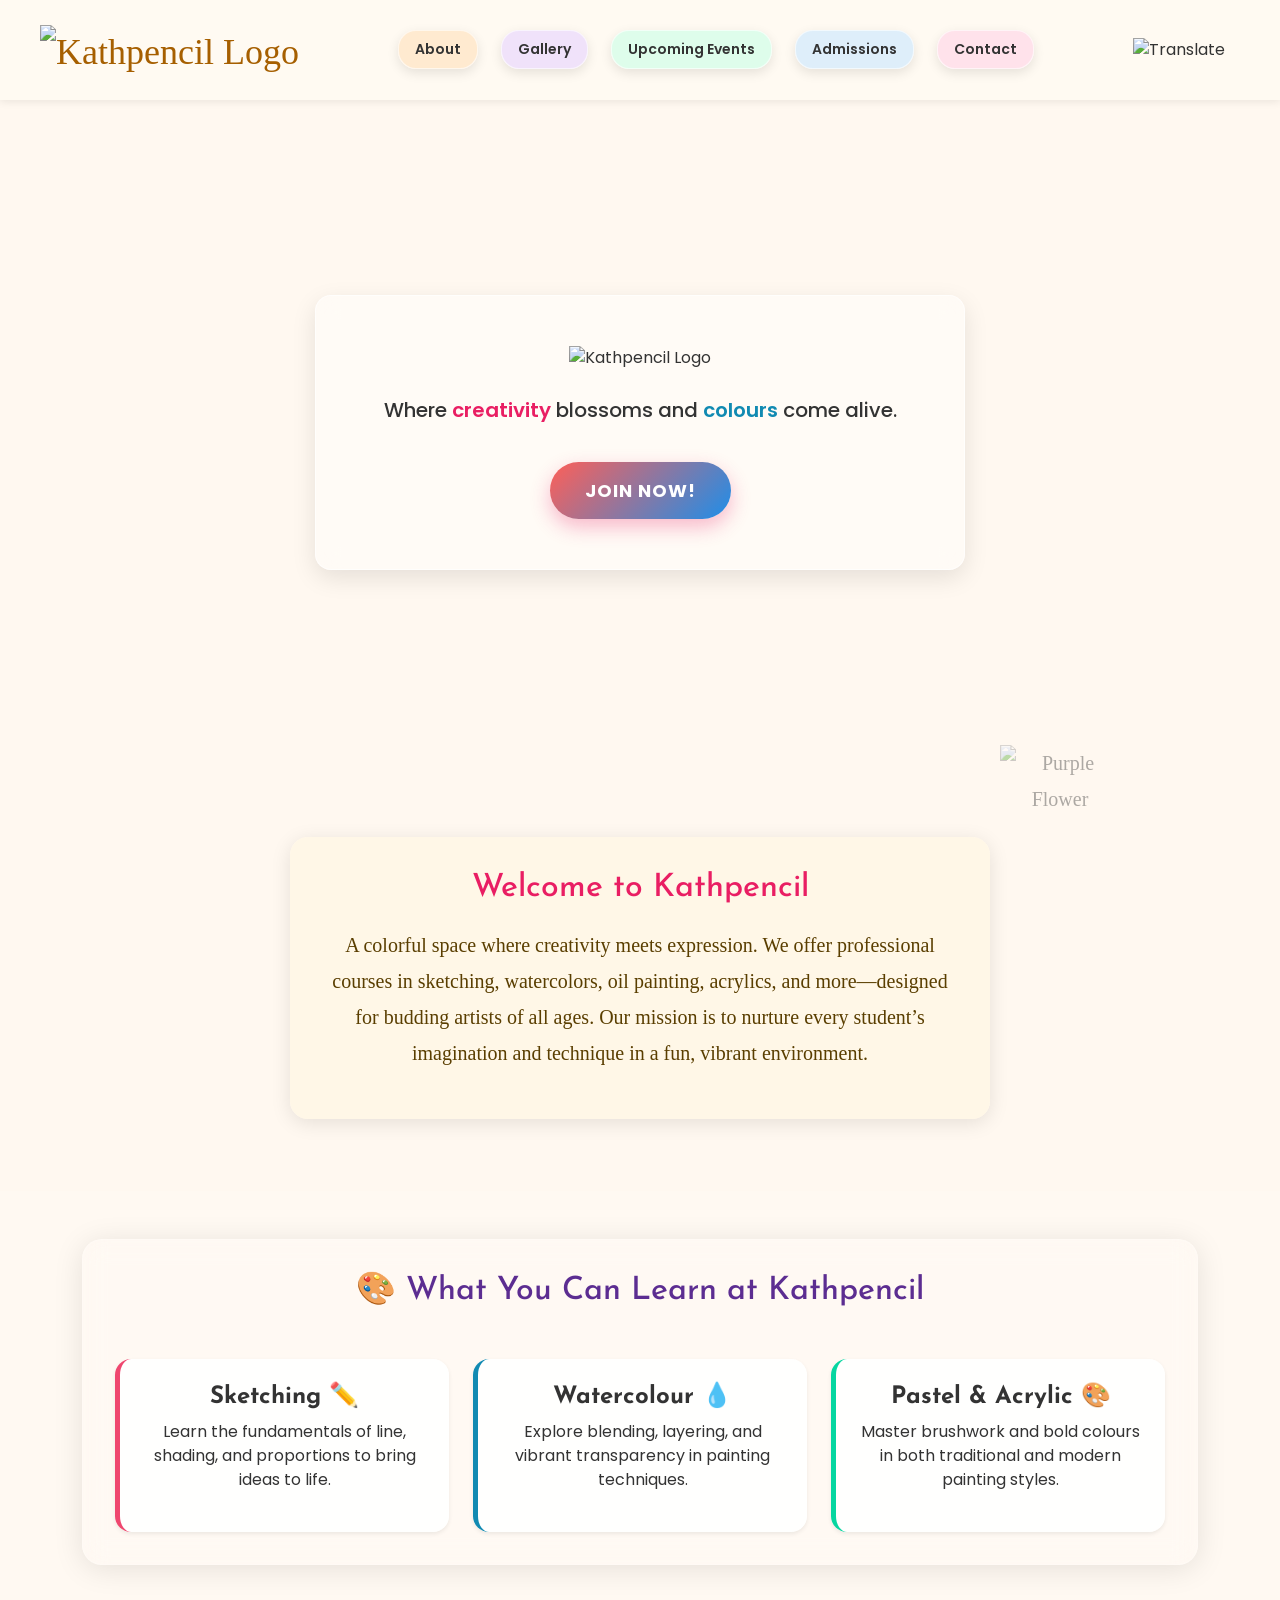
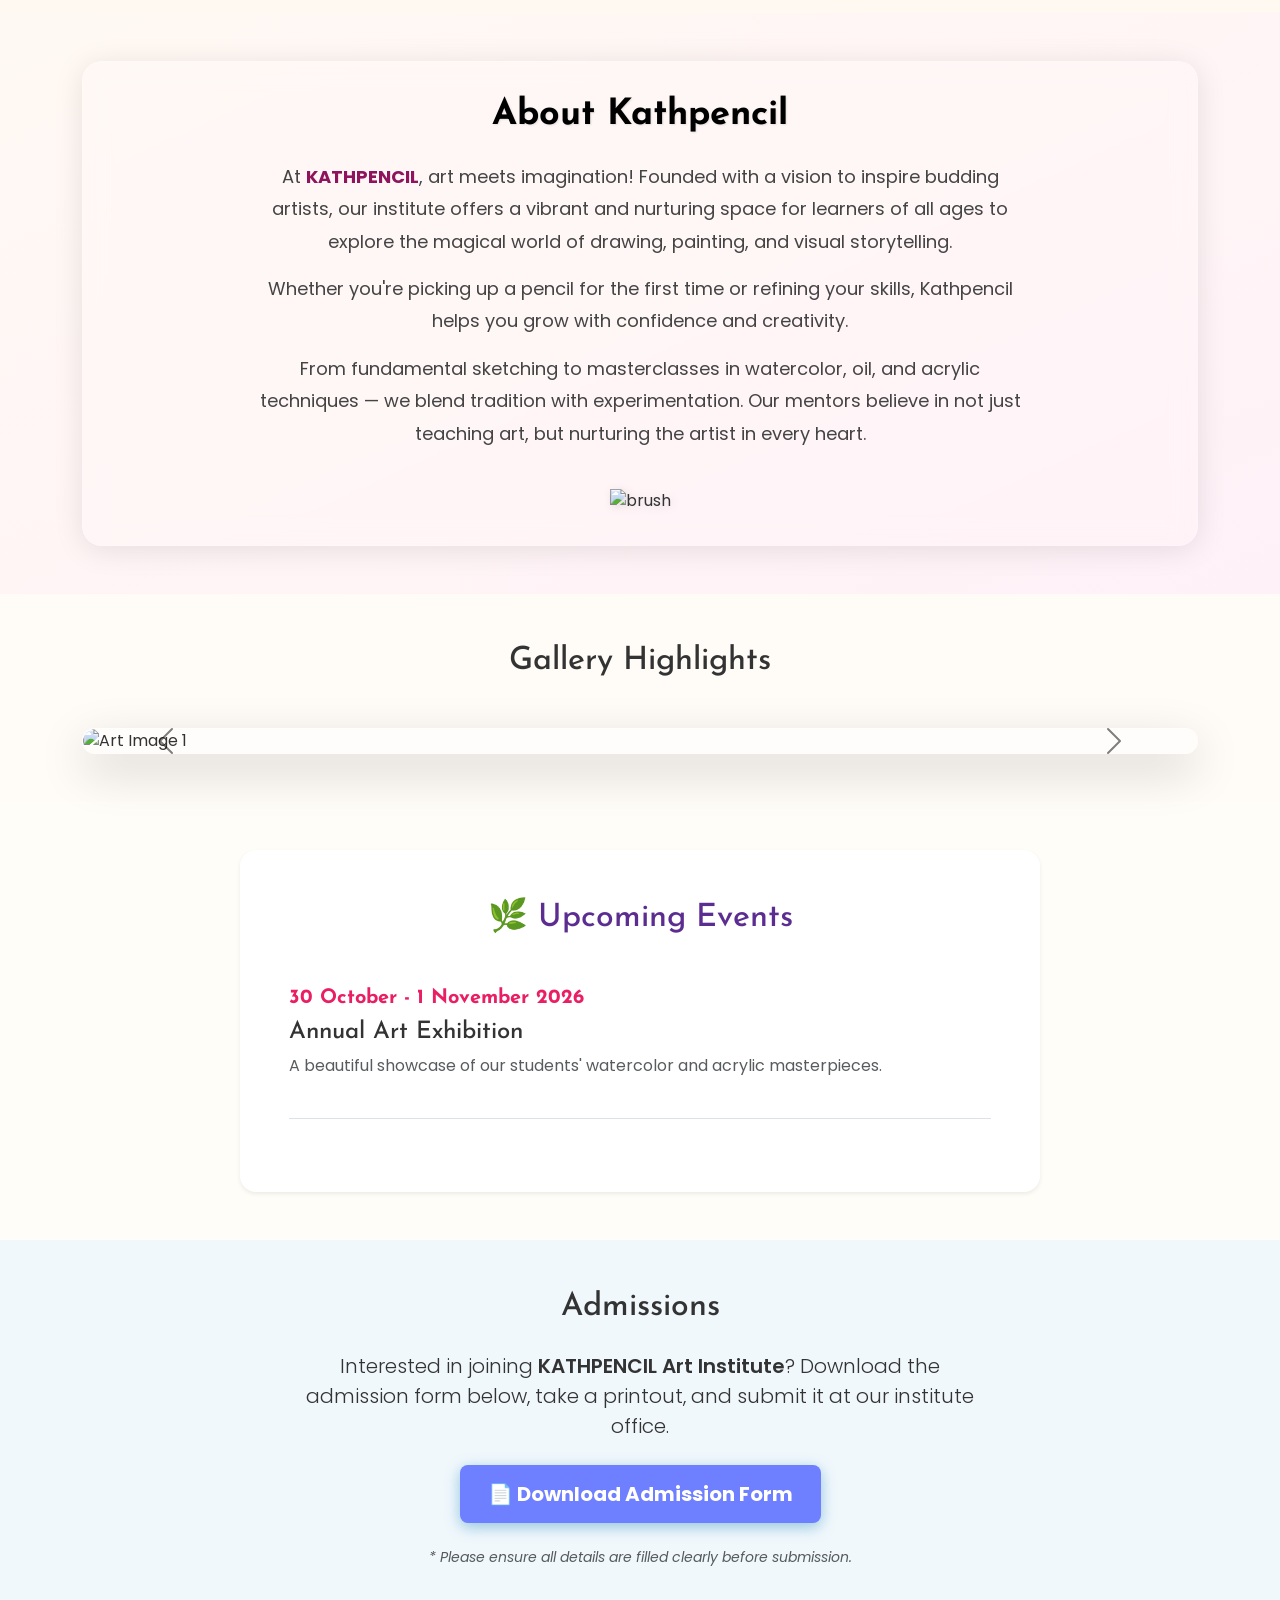
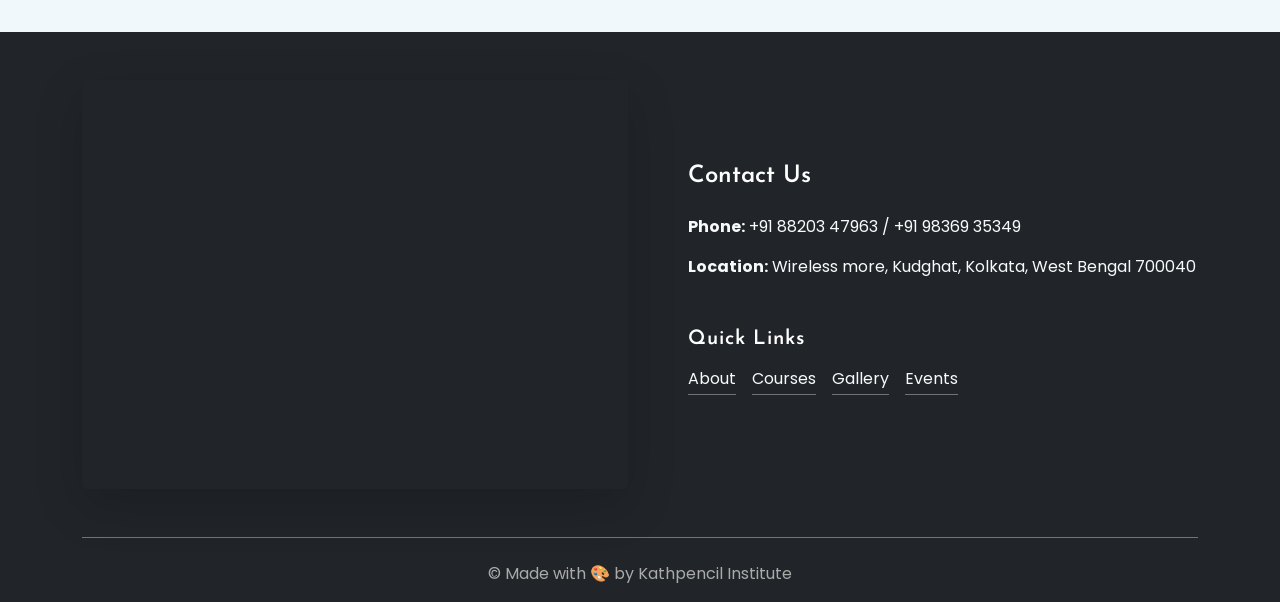
==== index.html @ a4102c9f "Add files via upload" ====
<!DOCTYPE html>
<html lang="en">

<head>
  <meta charset="UTF-8" />
  <meta name="viewport" content="width=device-width, initial-scale=1.0" />
  <meta name="google" content="notranslate">

  <!-- Consolidated and Cleaned Fonts -->
  <link href="https://fonts.googleapis.com/css2?family=Josefin+Sans:wght@400;600&family=Poppins:wght@400;500;600;700&family=Quicksand:wght@400;600&display=swap" rel="stylesheet">

  <title>KATHPENCIL Art Institute</title>
  
  <!-- Website Icon -->
  <link rel="icon" type="image/png" href="assets/logo.png">

  <link href="https://cdn.jsdelivr.net/npm/bootstrap@5.3.0/dist/css/bootstrap.min.css" rel="stylesheet">
  <link rel="stylesheet" href="style.css" />
</head>

<body>

  <!-- Pure CSS Floating Petals -->
  <div class="petals-container">
    <div class="petal"></div>
    <div class="petal"></div>
    <div class="petal"></div>
    <div class="petal"></div>
    <div class="petal"></div>
    <div class="petal"></div>
    <div class="petal"></div>
    <div class="petal"></div>
    <div class="petal"></div>
    <div class="petal"></div>
  </div>

  <!-- Responsive Bootstrap Header/Navbar -->
  <nav id="mainHeader" class="navbar navbar-expand-lg fixed-top py-3">
    <div class="container-fluid px-4">
      <a class="navbar-brand logo" href="index.html">
        <img src="assets/justlogo.png" alt="Kathpencil Logo" style="height: 50px; width: auto;">
      </a>

      <div class="d-flex align-items-center order-lg-3">
        <!-- Translate Icon -->
        <div style="position: relative; margin-right: 15px;">
          <img src="assets/Google_Translate_Icon.png" alt="Translate" style="width: 30px; cursor: pointer;"
            onclick="toggleTranslateDropdown()" />
          <div id="google_translate_element"
            style="display: none; position: absolute; top: 40px; right: 0; background: white; padding: 10px; border-radius: 8px; box-shadow: 0 4px 15px rgba(0,0,0,0.1);">
          </div>
        </div>

        <!-- Hamburger Menu Toggle -->
        <button class="navbar-toggler" type="button" data-bs-toggle="collapse" data-bs-target="#navbarNav"
          aria-controls="navbarNav" aria-expanded="false" aria-label="Toggle navigation">
          <span class="navbar-toggler-icon"></span>
        </button>
      </div>

      <div class="collapse navbar-collapse justify-content-center order-lg-2" id="navbarNav">
        <div class="navbar-nav gap-2 mt-3 mt-lg-0">
          <a href="#about" class="nav-item nav-btn peach">About</a>
          <a href="#gallery" class="nav-item nav-btn lavender">Gallery</a>
          <a href="#events" class="nav-item nav-btn mint">Upcoming Events</a>
          <a href="#admissions" class="nav-item nav-btn sky">Admissions</a>
          <a href="#footer" class="nav-item nav-btn rose">Contact</a>
        </div>
      </div>
    </div>
  </nav>

  <section class="hero">
    <div class="hero-text" data-aos="fade-up"
      style="background: rgba(255, 255, 255, 0.4); backdrop-filter: blur(12px); -webkit-backdrop-filter: blur(12px); border: 1px solid rgba(255, 255, 255, 0.6); padding: 50px; border-radius: 16px; box-shadow: 0 8px 25px rgba(0,0,0,0.1); max-width: 650px; position: relative; z-index: 2;">
      <div class="hero-logo mb-4">
        <img src="assets/logoname.png" alt="Kathpencil Logo" style="max-width: 100%; height: 100px;">
      </div>
      <p class="tagline">
      <h5 style="font-family: 'Poppins', sans-serif; line-height: 1.6;">Where <span class="glow"
          style="color:#e91e63; font-weight:600;">creativity</span> blossoms and <span class="glow"
          style="color:#118ab2; font-weight:600;">colours</span> come alive.</h5>
      </p>
      <a href="#admissions" class="cta-button mt-3">Join Now!</a>
    </div>
  </section>

  <section class="welcome" style="position: relative; z-index: 2;">
    <img src="purple-flower.png" alt="Purple Flower" class="floating-flower"
      style="position: absolute; top: -20px; right: -30px; width: 120px; opacity: 0.4; z-index: 1; pointer-events: none;"
      data-aos="zoom-in" />
    <div class="tagline-box position-relative" style="z-index: 2;">
      <h3>Welcome to Kathpencil</h3>
      <p>
        A colorful space where creativity meets expression. We offer professional courses in sketching,
        watercolors, oil painting, acrylics, and more—designed for budding artists of all ages.
        Our mission is to nurture every student’s imagination and technique in a fun, vibrant environment.
      </p>
    </div>
  </section>

  <section id="courses" class="py-5" style="background: #fff9f2; overflow-x: hidden;">
    <div class="container text-center">
      <div class="frosted-box">
        <h2 class="mb-5" style="color: #5c2d91;">
          🎨 What You Can Learn at Kathpencil
        </h2>

        <div class="row g-4">
          <div class="col-md-4">
            <div class="p-4 rounded-4 shadow-sm h-100"
              style="background: rgba(255,255,255,0.9); border-left: 5px solid #ef476f;">
              <h4 class="fw-bold mb-2">Sketching ✏️</h4>
              <p>
                Learn the fundamentals of line, shading, and proportions to bring ideas to life.
              </p>
            </div>
          </div>

          <div class="col-md-4">
            <div class="p-4 rounded-4 shadow-sm h-100"
              style="background: rgba(255,255,255,0.9); border-left: 5px solid #118ab2;">
              <h4 class="fw-bold mb-2">Watercolour 💧</h4>
              <p>
                Explore blending, layering, and vibrant transparency in painting techniques.
              </p>
            </div>
          </div>

          <div class="col-md-4">
            <div class="p-4 rounded-4 shadow-sm h-100"
              style="background: rgba(255,255,255,0.9); border-left: 5px solid #06d6a0;">
              <h4 class="fw-bold mb-2">Pastel & Acrylic 🎨</h4>
              <p>
                Master brushwork and bold colours in both traditional and modern painting styles.
              </p>
            </div>
          </div>
        </div>
      </div>
    </div>
  </section>

  <!-- About Section with Light Frosted Background -->
  <section id="about" class="py-5 position-relative">
    <div class="container text-center">
      <div class="frosted-box">
        <h2 class="mb-4 text-black">About Kathpencil</h2>
        <div style="max-width: 800px; margin: 0 auto; line-height: 1.8;">
          <p>At <strong>KATHPENCIL</strong>, art meets imagination! Founded with a vision to inspire budding artists,
            our
            institute offers a vibrant and nurturing space for learners of all ages to explore the magical world of
            drawing, painting, and visual storytelling.</p>
          <p>Whether you're picking up a pencil for the first time or refining your skills, Kathpencil helps you grow
            with
            confidence and creativity.</p>
          <p>From fundamental sketching to masterclasses in watercolor, oil, and acrylic techniques — we blend tradition
            with experimentation. Our mentors believe in not just teaching art, but nurturing the artist in every heart.
          </p>
        </div>
        <img src="assets/watercolorpalette.jpg" alt="brush" class="mt-4" style="max-width: 150px;" />
      </div>
    </div>
  </section>

  <section id="gallery" class="py-5 position-relative"
    style="background: rgba(255,255,255,0.5); backdrop-filter: blur(5px); z-index: 1;">
    <div class="container">
      <h2 class="text-center mb-5">Gallery Highlights</h2>

      <!-- ADDED carousel-dark to make arrows visible on light background -->
      <div id="galleryCarousel" class="carousel slide carousel-dark" data-bs-ride="carousel">
        <div class="carousel-inner shadow-lg">
          <div class="carousel-item active">
            <img src="assets/activegal.jpeg" class="d-block w-100" alt="Art Image 1">
          </div>
          <div class="carousel-item">
            <img src="assets/gal1.jpeg" class="d-block w-100" alt="Art Image 2">
          </div>
          <div class="carousel-item">
            <img src="assets/gal2.jpeg" class="d-block w-100" alt="Art Image 3">
          </div>
          <div class="carousel-item">
            <img src="assets/gal3.jpeg" class="d-block w-100" alt="Art Image 4">
          </div>
          <div class="carousel-item">
            <img src="assets/gal4.jpeg" class="d-block w-100" alt="Art Image 5">
          </div>
          <div class="carousel-item">
            <img src="assets/gal5.jpeg" class="d-block w-100" alt="Art Image 6">
          </div>
          <div class="carousel-item">
            <img src="assets/gal6.jpeg" class="d-block w-100" alt="Art Image 7">
          </div>
          <div class="carousel-item">
            <img src="assets/gal7.jpeg" class="d-block w-100" alt="Art Image 8">
          </div>
          <div class="carousel-item">
            <img src="assets/gal8.jpeg" class="d-block w-100" alt="Art Image 9">
          </div>
          <div class="carousel-item">
            <img src="assets/gal9.jpeg" class="d-block w-100" alt="Art Image 10">
          </div>
          <div class="carousel-item">
            <img src="assets/gal10.jpeg" class="d-block w-100" alt="Art Image 11">
          </div>
        </div>

        <button class="carousel-control-prev" type="button" data-bs-target="#galleryCarousel" data-bs-slide="prev">
          <span class="carousel-control-prev-icon"></span>
        </button>
        <button class="carousel-control-next" type="button" data-bs-target="#galleryCarousel" data-bs-slide="next">
          <span class="carousel-control-next-icon"></span>
        </button>
      </div>
    </div>
  </section>

  <section id="events" class="py-5" style="background: #fffdf8;">
    <div class="container">
      <div class="frosted-box p-5 rounded-4 shadow-sm bg-white" style="max-width: 800px; margin: 0 auto;">
        <h2 class="text-center mb-5" style="color: #5c2d91;">
          🌿 Upcoming Events
        </h2>
        
        <div id="notices-container"></div>

        <div class="event-item mb-4 pb-4 border-bottom mt-4">
          <h5 class="fw-bold" style="color: #e91e63;">30 October - 1 November 2026</h5>
          <h4 class="mt-2">Annual Art Exhibition</h4>
          <p class="text-muted">
            A beautiful showcase of our students' watercolor and acrylic masterpieces.
          </p>
        </div>

      </div>
    </div>
  </section>

  <section id="admissions" class="py-5" style="background-color: #f1f8fc;">
    <div class="container text-center">
      <h2 class="mb-4">Admissions</h2>
      <div style="max-width: 700px; margin: 0 auto;">
        <p class="lead mb-4">
          Interested in joining <span class="fw-semibold">KATHPENCIL Art Institute</span>?
          Download the admission form below, take a printout, and submit it at our institute office.
        </p>

        <a href="assets/Kathpencil form.pdf" class="btn btn-lg" download
          style="background-color: #6e7fff; color: white; font-weight: 700; border-radius: 8px; padding: 14px 28px; box-shadow: 0 4px 15px rgba(0, 119, 182, 0.4); border: none; opacity: 1; transition: all 0.3s ease;"
          onmouseover="this.style.backgroundColor='#023e8a'; this.style.transform='translateY(-2px)';"
          onmouseout="this.style.backgroundColor='#0077b6'; this.style.transform='translateY(0)';">
          📄 Download Admission Form
        </a>

        <p class="mt-4 fst-italic text-muted" style="font-size: 14px;">
          * Please ensure all details are filled clearly before submission.
        </p>
      </div>
    </div>
  </section>

  <footer id="footer" class="text-light pt-5 pb-3">
    <div class="container">
      <div class="row align-items-center">

        <div class="col-md-6 mb-4 mb-md-0">
          <div class="ratio ratio-4x3 rounded shadow-lg overflow-hidden">
            <iframe
              src="https://www.google.com/maps/embed?pb=!1m18!1m12!1m3!1d3686.5843721969704!2d88.34491997534182!3d22.482247879556155!2m3!1f0!2f0!3f0!3m2!1i1024!2i768!4f13.1!3m3!1m2!1s0x3a02718fb2aac723%3A0x511660fbf9562ead!2sKATHPENCIL%20Art%20%26%20Craft%20Academy!5e0!3m2!1sen!2sin!4v1754410692508!5m2!1sen!2sin"
              width="600" height="450" style="border:0;" allowfullscreen="" loading="lazy"
              referrerpolicy="no-referrer-when-downgrade"></iframe>
          </div>
        </div>

        <div class="col-md-6 ps-md-5">
          <h4 class="fw-semibold mb-4 text-white">Contact Us</h4>
          <p><strong>Phone:</strong> +91 88203 47963 / +91 98369 35349</p>
          <p><strong>Location:</strong> Wireless more, Kudghat, Kolkata, West Bengal 700040</p>

          <h5 class="fw-semibold mt-5 mb-3 text-white">Quick Links</h5>
          <ul class="list-unstyled d-flex gap-3 flex-wrap">
            <li><a href="#about" class="text-light text-decoration-none border-bottom border-secondary pb-1">About</a>
            </li>
            <li><a href="#courses"
                class="text-light text-decoration-none border-bottom border-secondary pb-1">Courses</a></li>
            <li><a href="#gallery"
                class="text-light text-decoration-none border-bottom border-secondary pb-1">Gallery</a></li>
            <li><a href="#events" class="text-light text-decoration-none border-bottom border-secondary pb-1">Events</a>
            </li>
          </ul>
        </div>

      </div>

      <div class="text-center border-top border-secondary pt-4 mt-5">
        <p class="mb-0" style="color: #aaa;">© Made with 🎨 by Kathpencil Institute</p>
      </div>
    </div>
  </footer>

  <button onclick="topFunction()" id="scrollBtn" title="Go to top">
    <svg width="24" height="24" viewBox="0 0 24 24" fill="none" stroke="currentColor" stroke-width="2.5"
      stroke-linecap="round" stroke-linejoin="round">
      <line x1="12" y1="19" x2="12" y2="5"></line>
      <polyline points="5 12 12 5 19 12"></polyline>
    </svg>
  </button>

  <!-- Scripts -->
  <script src="https://cdn.jsdelivr.net/npm/aos@2.3.4/dist/aos.js"></script>
  <script src="https://cdn.jsdelivr.net/npm/bootstrap@5.3.0/dist/js/bootstrap.bundle.min.js"></script>
  
  <!-- MUST LOAD script.js FIRST so the Google callback function is defined -->
  <script src="script.js"></script>
  
  <!-- Then load Google Translate API -->
  <script type="text/javascript" src="https://translate.google.com/translate_a/element.js?cb=googleTranslateElementInit"></script>
  
</body>

</html>
---- style.css ----
*,
*::before,
*::after {
  box-sizing: border-box;
}

html {
  scroll-behavior: smooth;
}

html, body {
  max-width: 100%;
  overflow-x: hidden;
}

/* Typography Update */
body {
  margin: 0;
  padding: 0;
  font-family: 'Poppins', sans-serif;
  background-color: #fff8f0;
  background-image: url('assets/justlogo.png');
  background-repeat: no-repeat;
  background-size: clamp(200px, 40%, 600px);
  background-position: center 120px;
  background-attachment: scroll;
  color: #333;
}

h1, h2, h3, h4, h5, h6 {
  font-family: 'Josefin Sans', sans-serif;
}

@font-face {
  font-family: 'Kleymissky';
  src: url('Kleymissky.otf') format('opentype');
}

@font-face {
  font-family: 'Centaur';
  src: local('Centaur');
}

/* Section heading style */
.section-heading {
  color: #a65f00;
  font-weight: bold;
  margin-bottom: 1.5rem;
}

/* Navbar styling adjustments */
.navbar {
  background-color: #fffaf2;
  box-shadow: 0 2px 8px rgba(0, 0, 0, 0.08);
  padding: 1rem;
  position: fixed;
  top: 0;
  width: 100%;
  z-index: 1000;
}

.navbar a {
  color: #a65f00;
  text-decoration: none;
  margin-right: 15px;
}

.navbar a:hover {
  text-decoration: underline;
  color: #cc6600;
}

.logo {
  font-family: 'Kleymissky', cursive;
  font-size: 36px;
  color: #ff5f57;
  text-decoration: none;
}

/* Frosted pastel nav buttons */
.nav-btn {
  padding: 8px 16px;
  border-radius: 18px;
  font-weight: 600;
  font-size: 14px;
  text-decoration: none;
  color: #333 !important;
  backdrop-filter: blur(10px);
  -webkit-backdrop-filter: blur(10px);
  border: 1px solid rgba(255, 255, 255, 0.6);
  transition: all 0.3s ease;
  box-shadow: 0 4px 12px rgba(0, 0, 0, 0.1);
  display: inline-block;
  text-align: center;
}

.nav-btn:hover {
  transform: translateY(-2px);
  box-shadow: 0 6px 15px rgba(0, 0, 0, 0.15);
  color: #ff5f57 !important;
}

.nav-btn.active {
  font-weight: 1000;
  border: 2px solid #ea908c;
  color: #000000 !important;
  transform: translateY(-2px);
  box-shadow: 0 6px 15px rgba(0, 0, 0, 0.15);
}

/* Button Colors */
.nav-btn.peach { background: rgba(255, 223, 186, 0.6); }
.nav-btn.lavender { background: rgba(230, 210, 255, 0.6); }
.nav-btn.mint { background: rgba(200, 255, 230, 0.6); }
.nav-btn.sky { background: rgba(200, 230, 255, 0.6); }
.nav-btn.rose { background: rgba(255, 210, 230, 0.6); }
.nav-btn.sand { background: rgba(255, 245, 210, 0.6); }

/* Card design */
.card {
  border: none;
  box-shadow: 0 8px 20px rgba(0,0,0,0.08);
  border-radius: 12px;
  transition: transform 0.3s;
}

.card:hover {
  transform: translateY(-5px);
}

.card-img-top {
  border-top-left-radius: 12px;
  border-top-right-radius: 12px;
  height: 200px;
  object-fit: cover;
}

/* Hero Section Spacing & Polish */
.hero {
  min-height: 85vh;
  display: flex;
  flex-wrap: wrap;
  align-items: center;
  justify-content: center;
  position: relative;
  padding-top: 160px; /* Offset for fixed header + extra padding */
  padding-bottom: 60px;
  gap: 30px;
}

.hero::after {
  content: "";
  position: absolute;
  top: 50%;
  left: 50%;
  width: 60%;
  max-width: 500px;
  background: url('hanging-bridge.png') no-repeat center/contain;
  opacity: 0.15;
  transform: translate(-50%, -50%);
  pointer-events: none;
  z-index: 0;
}

.hero-text {
  flex: 1 1 100%;
  min-width: 280px;
  max-width: 700px;
  margin: 0 auto;
  text-align: center;
}

.hero-text h2 {
  font-family: 'Kleymissky', cursive;
  font-size: 36px;
  color: #6a1b9a;
  margin-bottom: 10px;
}

.hero-text p {
  font-size: 18px;
  margin-bottom: 20px;
}

.cta-button {
  display: inline-block;
  background: linear-gradient(135deg, #ff5f57 0%, #1e8ee9 100%);
  color: #ffffff !important;
  padding: 15px 35px;
  border-radius: 50px;
  text-decoration: none;
  font-weight: 700;
  font-size: 18px;
  text-transform: uppercase;
  letter-spacing: 1px;
  border: none;
  transition: all 0.3s cubic-bezier(0.25, 0.8, 0.25, 1);
  box-shadow: 0 8px 20px rgba(233, 30, 99, 0.3);
  position: relative;
  z-index: 3;
}

.cta-button:hover {
  transform: translateY(-4px) scale(1.02);
  box-shadow: 0 12px 25px rgba(233, 30, 99, 0.5);
  background: linear-gradient(135deg, #ff4d4d 0%, #d81557 100%);
}

.welcome {
  padding: 40px 20px;
  font-size: 20px;
  line-height: 1.8;
  color: #333;
  font-family: 'Centaur', serif;
  text-align: center;
  max-width: 900px;
  margin: 0 auto;
  position: relative;
}

.welcome h3 {
  font-size: 32px;
  color: #e91e63;
  margin-bottom: 20px;
  font-family: 'Josefin Sans', sans-serif;
}

.tagline {
  opacity: 0;
  transform: translateY(20px);
  animation: fadeSlideUp 1.8s ease-out 0.5s forwards;
  font-size: 20px;
  line-height: 1.6;
}

@keyframes fadeSlideUp {
  to {
    opacity: 1;
    transform: translateY(0);
  }
}

.glow {
  color: #d63384;
  font-weight: bold;
  animation: softGlow 2.5s ease-in-out infinite alternate;
}

@keyframes softGlow {
  from { text-shadow: 0 0 5px #f8bbd0, 0 0 10px #f8bbd0; }
  to { text-shadow: 0 0 10px #f06292, 0 0 18px #f06292; }
}

.svg-divider {
  position: relative;
  height: 60px;
  overflow: hidden;
  background-color: transparent;
  margin-top: -10px;
  margin-bottom: 30px;
}

.svg-divider svg {
  display: block;
  width: 100%;
  height: 100%;
}

.svg-divider .shape-fill {
  fill: #fff7e6;
  stroke: #f2c89c;
  stroke-width: 2;
  opacity: 0.6;
}

@media (prefers-reduced-motion: reduce) {
  * { animation: none !important; }
}

/* PURE CSS CONTINUOUS FLOATING PETALS */
.petals-container {
  position: fixed; /* Changed to fixed so they flow over the entire site */
  top: 0;
  left: 0;
  width: 100vw;
  height: 100vh;
  overflow: hidden;
  z-index: 999; /* High z-index to float over content but under the navbar */
  pointer-events: none; /* Crucial: ensures they don't block clicks on links */
}

.petal {
  position: absolute;
  background: linear-gradient(135deg, #ff9a9e 0%, #fecfef 100%);
  border-radius: 15px 0 15px 0; /* Leaf/petal shape */
  opacity: 0.7;
  box-shadow: 0 0 10px rgba(255, 154, 158, 0.3);
  animation: fall linear infinite, sway 2s ease-in-out infinite alternate;
  top: -10%;
}

@keyframes fall {
  0% { top: -10%; transform: rotate(0deg); }
  100% { top: 110%; transform: rotate(360deg); }
}

@keyframes sway {
  0% { margin-left: 0px; }
  100% { margin-left: 50px; }
}

/* 20 Petals scattered with negative delays so they are showering immediately upon load */
.petal:nth-child(1) { left: 5%; width: 24px; height: 24px; animation-duration: 14s, 3s; animation-delay: -2s, -1s; }
.petal:nth-child(2) { left: 15%; width: 18px; height: 18px; animation-duration: 18s, 4s; animation-delay: -7s, -2s; }
.petal:nth-child(3) { left: 25%; width: 28px; height: 28px; animation-duration: 15s, 2s; animation-delay: -4s, -3s; }
.petal:nth-child(4) { left: 40%; width: 20px; height: 20px; animation-duration: 16s, 3.5s; animation-delay: -9s, -0.5s; }
.petal:nth-child(5) { left: 55%; width: 25px; height: 25px; animation-duration: 19s, 2.5s; animation-delay: -1s, -1.5s; }
.petal:nth-child(6) { left: 70%; width: 15px; height: 15px; animation-duration: 13s, 4.5s; animation-delay: -11s, -2.5s; }
.petal:nth-child(7) { left: 85%; width: 22px; height: 22px; animation-duration: 17s, 3.2s; animation-delay: -5s, -0.8s; }
.petal:nth-child(8) { left: 95%; width: 19px; height: 19px; animation-duration: 14.5s, 2.8s; animation-delay: -8s, -1.2s; }
.petal:nth-child(9) { left: 35%; width: 16px; height: 16px; animation-duration: 20s, 3s; animation-delay: -14s, -2s; }
.petal:nth-child(10) { left: 80%; width: 26px; height: 26px; animation-duration: 16s, 4s; animation-delay: -3s, -1s; }
.petal:nth-child(11) { left: 10%; width: 22px; height: 22px; animation-duration: 15.5s, 3.1s; animation-delay: -10s, -1s; }
.petal:nth-child(12) { left: 30%; width: 17px; height: 17px; animation-duration: 17.5s, 2.7s; animation-delay: -6s, -0.5s; }
.petal:nth-child(13) { left: 50%; width: 24px; height: 24px; animation-duration: 14.2s, 3.4s; animation-delay: -12s, -2.2s; }
.petal:nth-child(14) { left: 65%; width: 21px; height: 21px; animation-duration: 18.5s, 3.8s; animation-delay: -2s, -1.7s; }
.petal:nth-child(15) { left: 75%; width: 18px; height: 18px; animation-duration: 13.5s, 2.9s; animation-delay: -9s, -0.3s; }
.petal:nth-child(16) { left: 90%; width: 27px; height: 27px; animation-duration: 19.5s, 4.2s; animation-delay: -4s, -3.1s; }
.petal:nth-child(17) { left: 20%; width: 15px; height: 15px; animation-duration: 16.5s, 2.5s; animation-delay: -13s, -1.4s; }
.petal:nth-child(18) { left: 45%; width: 23px; height: 23px; animation-duration: 15.8s, 3.6s; animation-delay: -1s, -2.8s; }
.petal:nth-child(19) { left: 60%; width: 19px; height: 19px; animation-duration: 17.2s, 3.3s; animation-delay: -7s, -1.9s; }
.petal:nth-child(20) { left: 88%; width: 25px; height: 25px; animation-duration: 14.8s, 4.1s; animation-delay: -11s, -0.7s; }


@keyframes floatFlower {
  0% { transform: translateX(0px) rotate(0deg); }
  50% { transform: translateX(10px) rotate(1deg); }
  100% { transform: translateX(0px) rotate(0deg); }
}

.floating-flower {
  animation: floatFlower 4s ease-in-out infinite;
}

.tagline-box {
  background: rgba(255, 247, 230, 0.85);
  padding: 2rem;
  border-radius: 18px;
  max-width: 700px;
  margin: 2rem auto;
  box-shadow: 0 4px 20px rgba(0, 0, 0, 0.1);
  backdrop-filter: blur(4px);
  position: relative;
  z-index: 2;
  text-align: center;
  color: #5a3e00;
}

#about {
  background: linear-gradient(to bottom right, #fff9f3, #fff1f8);
  padding: 60px 20px;
  text-align: center;
  position: relative;
  overflow: hidden;
}

#about h2 {
  font-size: 36px;
  font-weight: 700;
  color: #000;
  margin-bottom: 25px;
  text-shadow: 1px 1px 2px rgba(0,0,0,0.1);
}

#about p {
  font-size: 18px;
  line-height: 1.8;
  color: #444;
  max-width: 900px;
  margin: 0 auto 15px auto;
  padding: 0 10px;
}

#about b, 
#about strong {
  color: #8e145d;
}

#about img {
  width: 150px;
  margin-top: 30px;
  animation: floatBrush 4s ease-in-out infinite;
  filter: drop-shadow(2px 2px 4px rgba(0,0,0,0.1));
}

@keyframes floatBrush {
  0% { transform: translateY(0); }
  50% { transform: translateY(-10px); }
  100% { transform: translateY(0); }
}

.frosted-box {
  background: rgba(255, 255, 255, 0.1);
  backdrop-filter: blur(12px);
  -webkit-backdrop-filter: blur(12px);
  border-radius: 20px;
  padding: 2rem;
  border: 1px solid rgba(255, 255, 255, 0.2);
  box-shadow: 0 4px 30px rgba(0, 0, 0, 0.1);
}

footer {
  padding: 40px 20px;
  background-color: #212529;
}

footer h5 {
  font-weight: 600;
  letter-spacing: 1px;
}

footer ul li a:hover {
  text-decoration: underline;
  color: #ffc107;
}

/* FLEXIBLE GALLERY FIX */
#galleryCarousel .carousel-inner {
  height: auto; 
  background: rgba(255, 255, 255, 0.15); /* Frosty glass with high transparency */
  backdrop-filter: blur(12px);
  -webkit-backdrop-filter: blur(12px);
  border-radius: 20px; /* matches the images */
  border: 1px solid rgba(255, 255, 255, 0.3);
}

#galleryCarousel .carousel-item img {
  width: 100%;
  height: auto; /* Allows natural aspect ratio scaling */
  max-height: 80vh; /* Prevents ultra-tall portrait images from overflowing the screen */
  object-fit: contain; /* Ensures the whole image stays visible if it hits the max-height limit */
  border-radius: 20px;
}

/* Sleek Scroll Button */
#scrollBtn {
  position: fixed;
  bottom: 30px;
  right: 30px;
  z-index: 999;
  border: none;
  border-radius: 50%;
  background: linear-gradient(135deg, #ff5f57 0%, #e91e63 100%);
  color: white;
  width: 55px;
  height: 55px;
  cursor: pointer;
  display: none;
  align-items: center;
  justify-content: center;
  box-shadow: 0 6px 15px rgba(233, 30, 99, 0.3);
  transition: all 0.3s cubic-bezier(0.25, 0.8, 0.25, 1);
}

#scrollBtn:hover {
  transform: translateY(-5px) scale(1.05);
  box-shadow: 0 10px 25px rgba(233, 30, 99, 0.5);
  background: linear-gradient(135deg, #ff4d4d 0%, #d81557 100%);
}
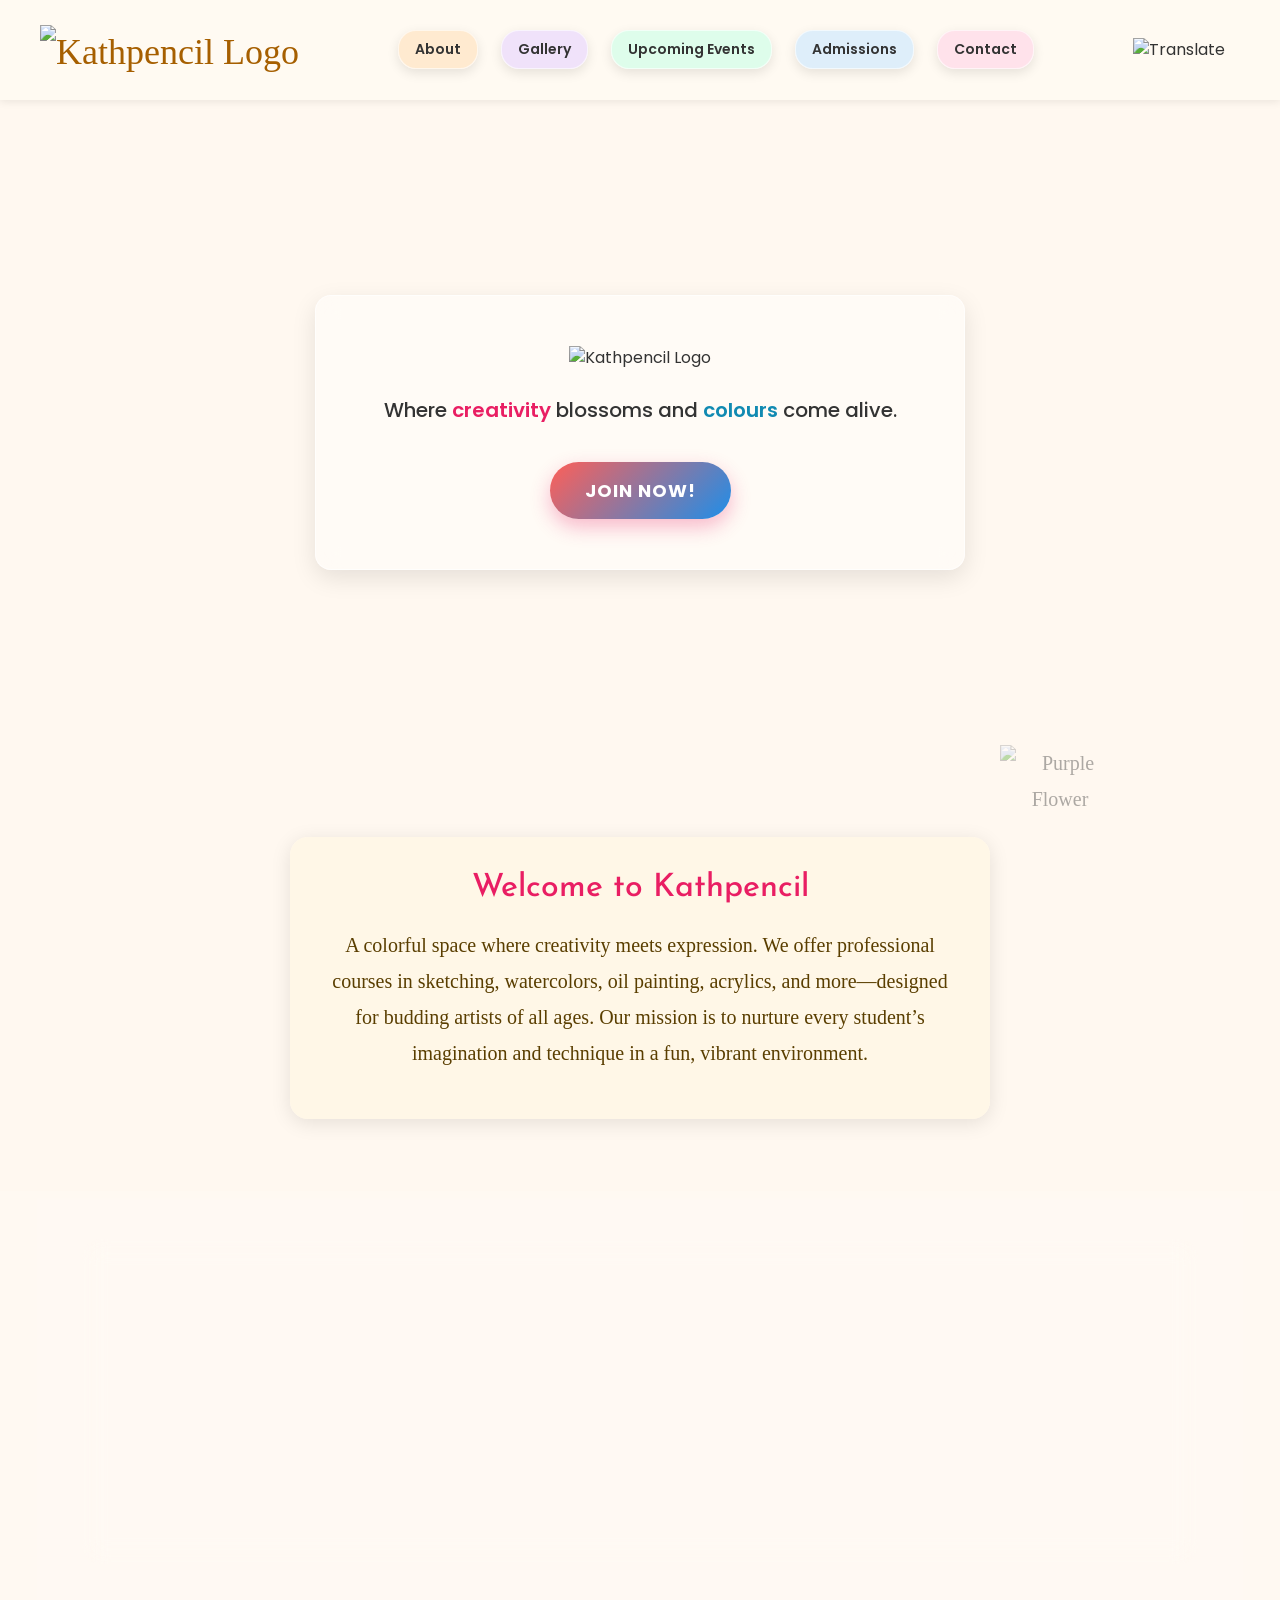
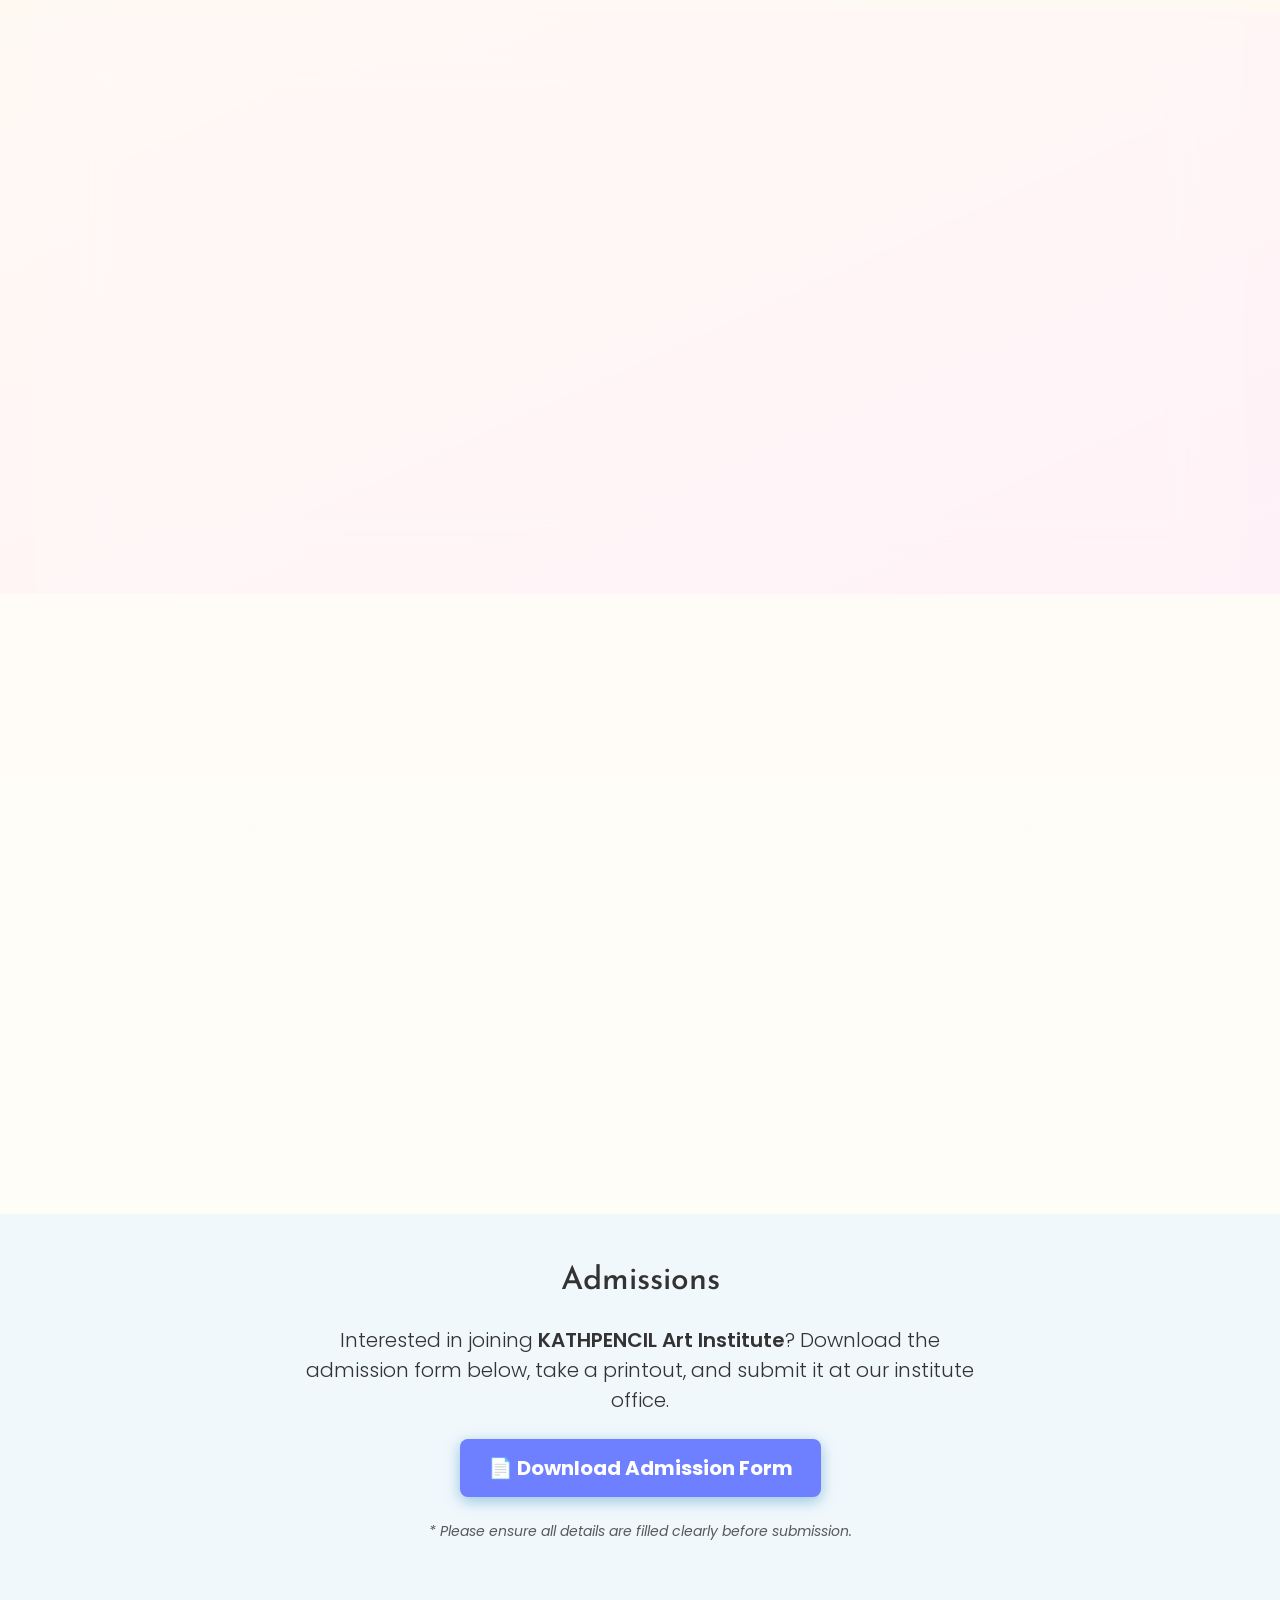
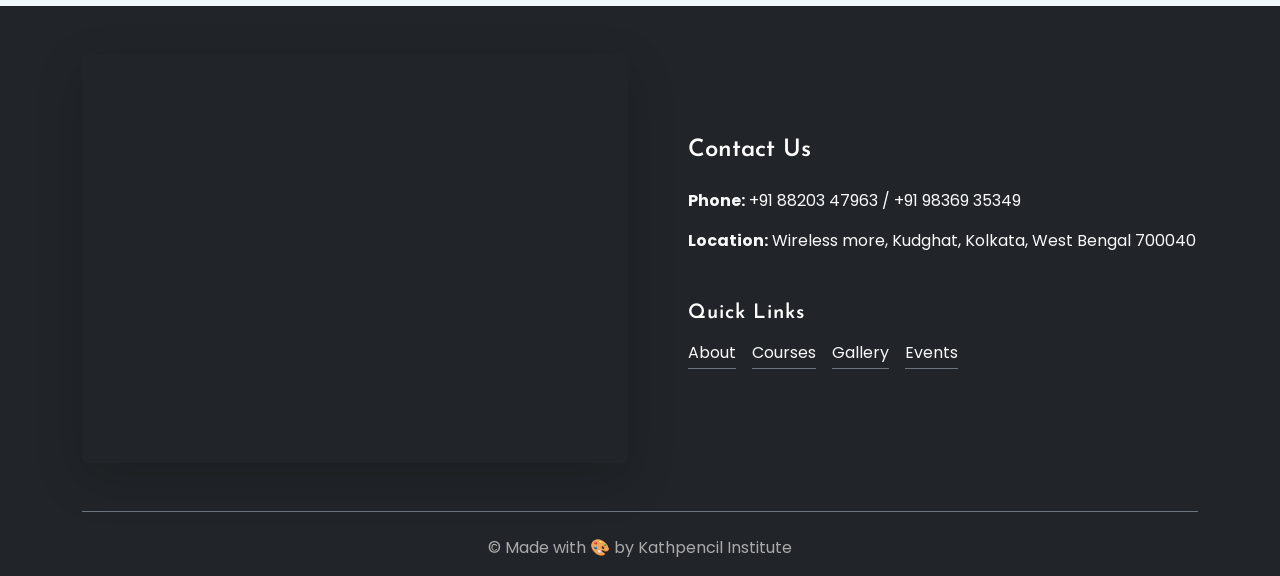
==== commit 68897170: "Updated index.html" ====
--- a/index.html
+++ b/index.html
@@ -20,8 +20,18 @@
 
 <body>
 
-  <!-- Pure CSS Floating Petals -->
+  <!-- Pure CSS Continuous Floating Petals -->
   <div class="petals-container">
+    <div class="petal"></div>
+    <div class="petal"></div>
+    <div class="petal"></div>
+    <div class="petal"></div>
+    <div class="petal"></div>
+    <div class="petal"></div>
+    <div class="petal"></div>
+    <div class="petal"></div>
+    <div class="petal"></div>
+    <div class="petal"></div>
     <div class="petal"></div>
     <div class="petal"></div>
     <div class="petal"></div>
@@ -163,56 +173,15 @@
     </div>
   </section>
 
+  <!-- Gallery Section -->
   <section id="gallery" class="py-5 position-relative"
     style="background: rgba(255,255,255,0.5); backdrop-filter: blur(5px); z-index: 1;">
     <div class="container">
       <h2 class="text-center mb-5">Gallery Highlights</h2>
-
-      <!-- ADDED carousel-dark to make arrows visible on light background -->
-      <div id="galleryCarousel" class="carousel slide carousel-dark" data-bs-ride="carousel">
-        <div class="carousel-inner shadow-lg">
-          <div class="carousel-item active">
-            <img src="assets/activegal.jpeg" class="d-block w-100" alt="Art Image 1">
-          </div>
-          <div class="carousel-item">
-            <img src="assets/gal1.jpeg" class="d-block w-100" alt="Art Image 2">
-          </div>
-          <div class="carousel-item">
-            <img src="assets/gal2.jpeg" class="d-block w-100" alt="Art Image 3">
-          </div>
-          <div class="carousel-item">
-            <img src="assets/gal3.jpeg" class="d-block w-100" alt="Art Image 4">
-          </div>
-          <div class="carousel-item">
-            <img src="assets/gal4.jpeg" class="d-block w-100" alt="Art Image 5">
-          </div>
-          <div class="carousel-item">
-            <img src="assets/gal5.jpeg" class="d-block w-100" alt="Art Image 6">
-          </div>
-          <div class="carousel-item">
-            <img src="assets/gal6.jpeg" class="d-block w-100" alt="Art Image 7">
-          </div>
-          <div class="carousel-item">
-            <img src="assets/gal7.jpeg" class="d-block w-100" alt="Art Image 8">
-          </div>
-          <div class="carousel-item">
-            <img src="assets/gal8.jpeg" class="d-block w-100" alt="Art Image 9">
-          </div>
-          <div class="carousel-item">
-            <img src="assets/gal9.jpeg" class="d-block w-100" alt="Art Image 10">
-          </div>
-          <div class="carousel-item">
-            <img src="assets/gal10.jpeg" class="d-block w-100" alt="Art Image 11">
-          </div>
-        </div>
-
-        <button class="carousel-control-prev" type="button" data-bs-target="#galleryCarousel" data-bs-slide="prev">
-          <span class="carousel-control-prev-icon"></span>
-        </button>
-        <button class="carousel-control-next" type="button" data-bs-target="#galleryCarousel" data-bs-slide="next">
-          <span class="carousel-control-next-icon"></span>
-        </button>
-      </div>
+      
+      <!-- Gallery content will be dynamically loaded here by script.js -->
+      <div id="gallery-container"></div>
+      
     </div>
   </section>
 
@@ -319,4 +288,4 @@
   
 </body>
 
-</html>+</html>
